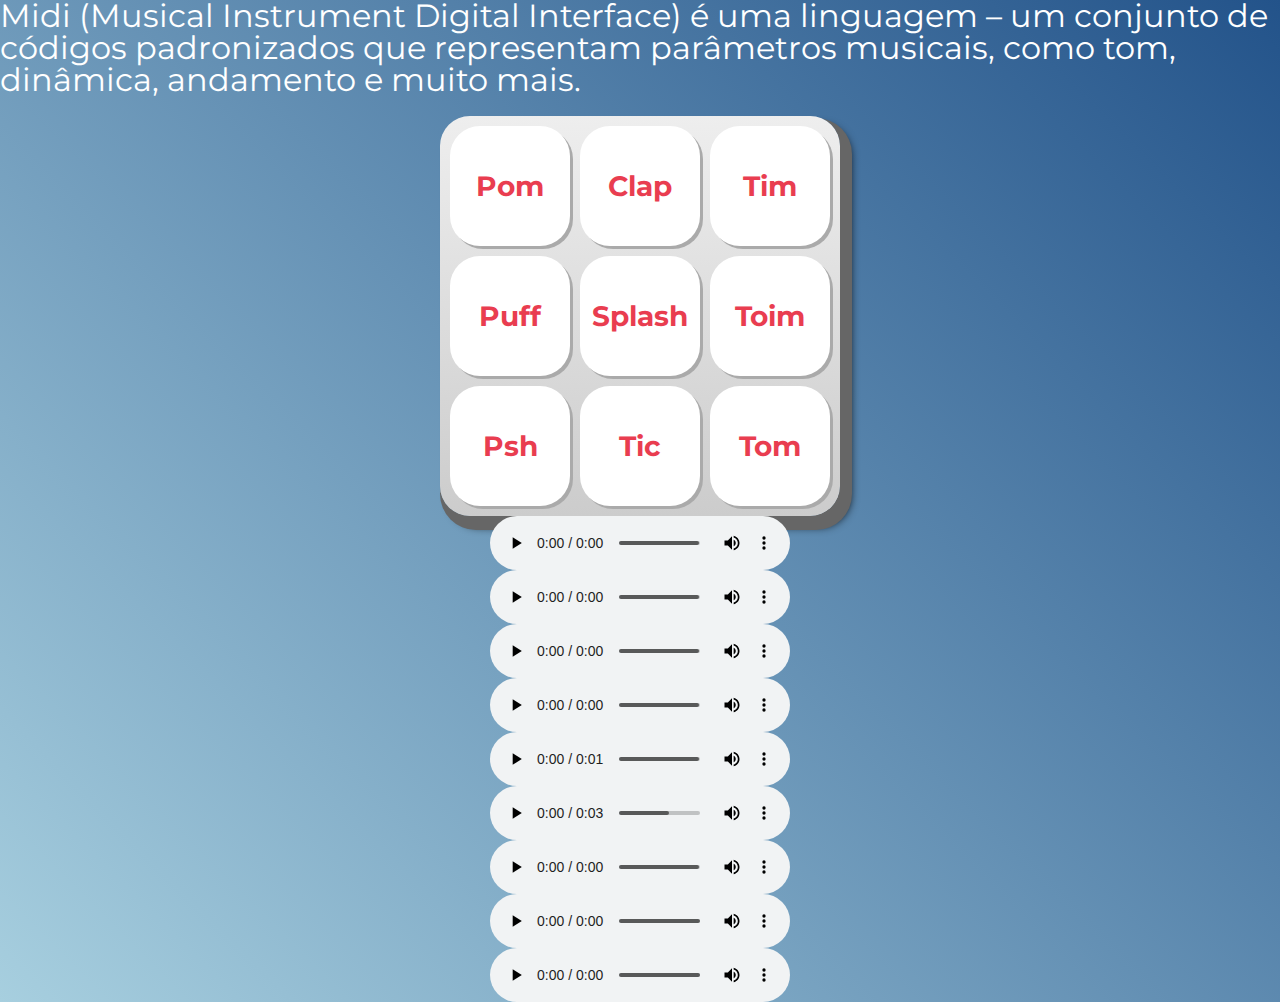
==== index.html @ c971d207 "chamando função" ====
<!DOCTYPE html>
<html lang="pt-BR">

<head>
  <meta charset="UTF-8">
  <meta http-equiv="X-UA-Compatible" content="IE=edge">
  <meta name="viewport" content="width=device-width, initial-scale=1.0">

  <title> MIDI</title>

  <link rel="preconnect" href="https://fonts.googleapis.com">
  <link rel="preconnect" href="https://fonts.gstatic.com" crossorigin>
  <link href="https://fonts.googleapis.com/css2?family=Montserrat:wght@500;600&display=swap" rel="stylesheet">

  <link rel="icon" type="image/png" href="images/bateria.png">
  <link rel="stylesheet" href="css/reset.css">
  <link rel="stylesheet" href="css/estilos.css">

</head>

<body>

  <h1>Midi (Musical Instrument Digital Interface) é uma linguagem – um conjunto de códigos padronizados que representam
    parâmetros musicais, como tom, dinâmica, andamento e muito mais.</h1>

  <section class="teclado">
    <button onclick="tocaSomPom()" class="tecla tecla_pom">Pom</button>
    <button onclick="alert('CLAP')" class="tecla tecla_clap">Clap</button>
    <button onclick="alert('TIM')" class="tecla tecla_tim">Tim</button>

    <button onclick="alert('PUFF')" class="tecla tecla_puff">Puff</button>
    <button onclick="alert('SPLASH')" class="tecla tecla_splash">Splash</button>
    <button onclick="alert('TOIM')" class="tecla tecla_toim">Toim</button>

    <button onclick="alert('PSH')" class="tecla tecla_psh">Psh</button>
    <button onclick="alert('TIC')" class="tecla tecla_tic">Tic</button>
    <button onclick="alert('TOM')" class="tecla tecla_tom">Tom</button>
  </section>

  <audio controls src="sounds/keyq.wav" id="som_tecla_pom"></audio>
  <audio controls src="sounds/keyw.wav" id="som_tecla_clap"></audio>
  <audio controls src="sounds/keye.wav" id="som_tecla_tim"></audio>
  <audio controls src="sounds/keya.wav" id="som_tecla_puff"></audio>
  <audio controls src="sounds/keys.wav" id="som_tecla_splash"></audio>
  <audio controls src="sounds/keyd.wav" id="som_tecla_toim"></audio>
  <audio controls src="sounds/keyz.wav" id="som_tecla_psh"></audio>
  <audio controls src="sounds/keyx.wav" id="som_tecla_tic"></audio>
  <audio controls src="sounds/keyc.wav" id="som_tecla_tom"></audio>

  <script src="main.js"></script>
</body>

</html>
---- css/estilos.css ----
:root {
  --cinza: #aaa;
  --vermelha: #e93d50;
  --vermelha-escura: #af303f;
  --branca: #fff;
  --luz: rgb(229, 255, 0);
}

body {
  align-items: center;
  background: linear-gradient(45deg, #a7cfdf 0%,#23538a 100%);
  display: flex;
  justify-content: center;
  flex-direction: column;
  font-family: 'Montserrat', sans-serif;
  min-height: 100vh;
}

h1 {
  color: var(--branca);
  margin-bottom: 20px;
  font-size: 2rem;
}

.teclado {
  background: linear-gradient(to bottom, #eeeeee 0%,#cccccc 100%);
  box-shadow: 6px 8px 0 6px #666, 10px 10px 10px #000;
  border-radius: 30px;
  display: grid;
  gap: 10px;
  grid-template-columns: repeat(3, 1fr);
  padding: 10px;
}

.tecla {
  background-color: var(--branca);
  border-radius: 30px;
  box-shadow: 3px 3px 0 var(--cinza);
  color: var(--vermelha);
  cursor: pointer;
  height: 120px;
  font-size: 1.75em;
  font-weight: bold;
  line-height: 120px;
  text-align: center;
  width: 120px;
}

.tecla.ativa,
.tecla:active {
  background-color: var(--vermelha);
  border: 4px solid  var(--vermelha);
  box-shadow: 3px 3px 0 var(--vermelha-escura) inset;
  color: var(--branca);
  outline: none;
}

.tecla.focus,
.tecla:focus {
  outline: none;
  box-shadow: 1px 1px 10px var(--luz);
}

.tecla.active:focus,
.tecla:active:focus {
  box-shadow: 3px 3px 0 var(--vermelha-escura) inset, 1px 1px 10px var(--luz);
}
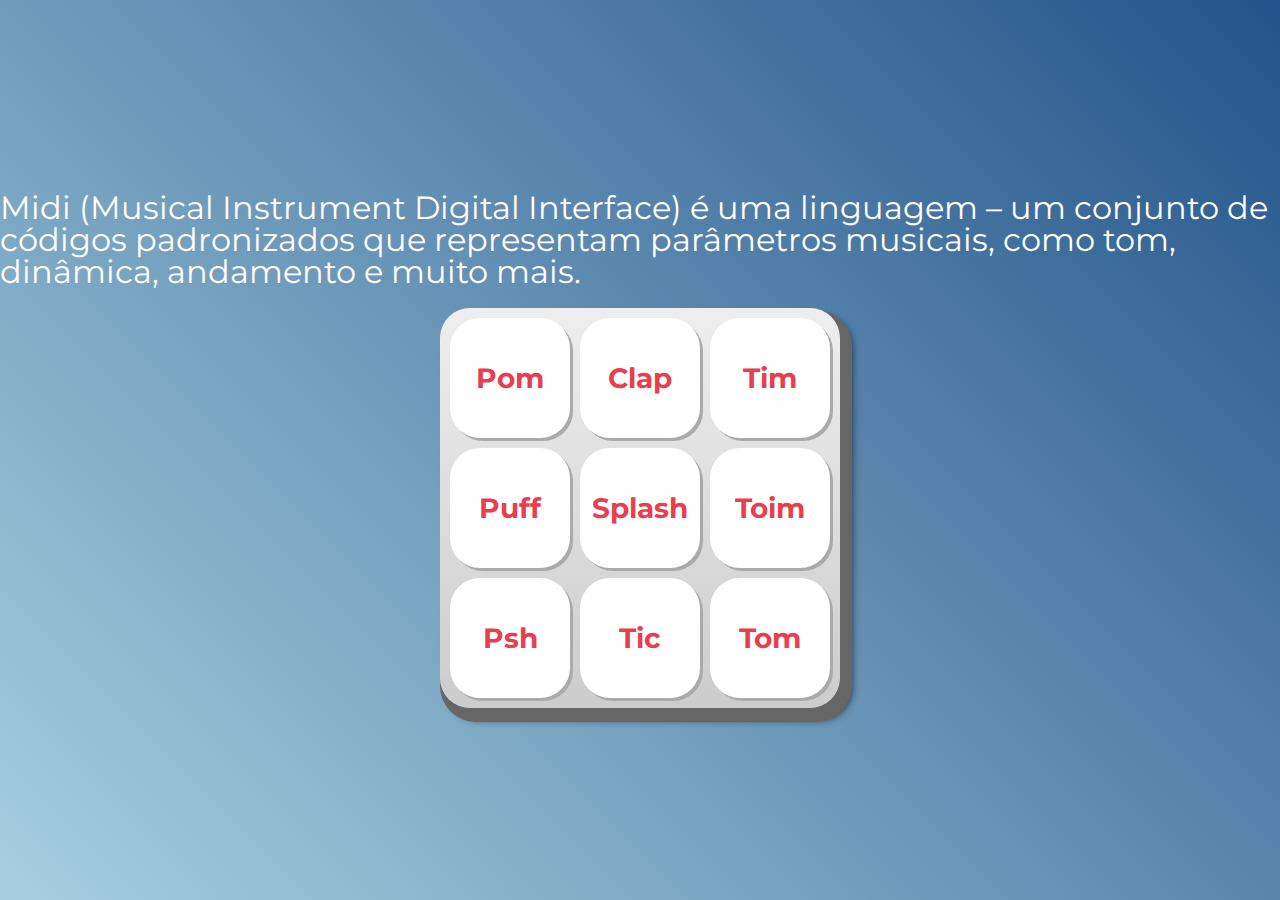
==== commit ad4b00c0: "retirando controls" ====
--- a/index.html
+++ b/index.html
@@ -37,15 +37,15 @@
     <button onclick="alert('TOM')" class="tecla tecla_tom">Tom</button>
   </section>
 
-  <audio controls src="sounds/keyq.wav" id="som_tecla_pom"></audio>
-  <audio controls src="sounds/keyw.wav" id="som_tecla_clap"></audio>
-  <audio controls src="sounds/keye.wav" id="som_tecla_tim"></audio>
-  <audio controls src="sounds/keya.wav" id="som_tecla_puff"></audio>
-  <audio controls src="sounds/keys.wav" id="som_tecla_splash"></audio>
-  <audio controls src="sounds/keyd.wav" id="som_tecla_toim"></audio>
-  <audio controls src="sounds/keyz.wav" id="som_tecla_psh"></audio>
-  <audio controls src="sounds/keyx.wav" id="som_tecla_tic"></audio>
-  <audio controls src="sounds/keyc.wav" id="som_tecla_tom"></audio>
+  <audio src="sounds/keyq.wav" id="som_tecla_pom"></audio>
+  <audio src="sounds/keyw.wav" id="som_tecla_clap"></audio>
+  <audio src="sounds/keye.wav" id="som_tecla_tim"></audio>
+  <audio src="sounds/keya.wav" id="som_tecla_puff"></audio>
+  <audio src="sounds/keys.wav" id="som_tecla_splash"></audio>
+  <audio src="sounds/keyd.wav" id="som_tecla_toim"></audio>
+  <audio src="sounds/keyz.wav" id="som_tecla_psh"></audio>
+  <audio src="sounds/keyx.wav" id="som_tecla_tic"></audio>
+  <audio src="sounds/keyc.wav" id="som_tecla_tom"></audio>
 
   <script src="main.js"></script>
 </body>
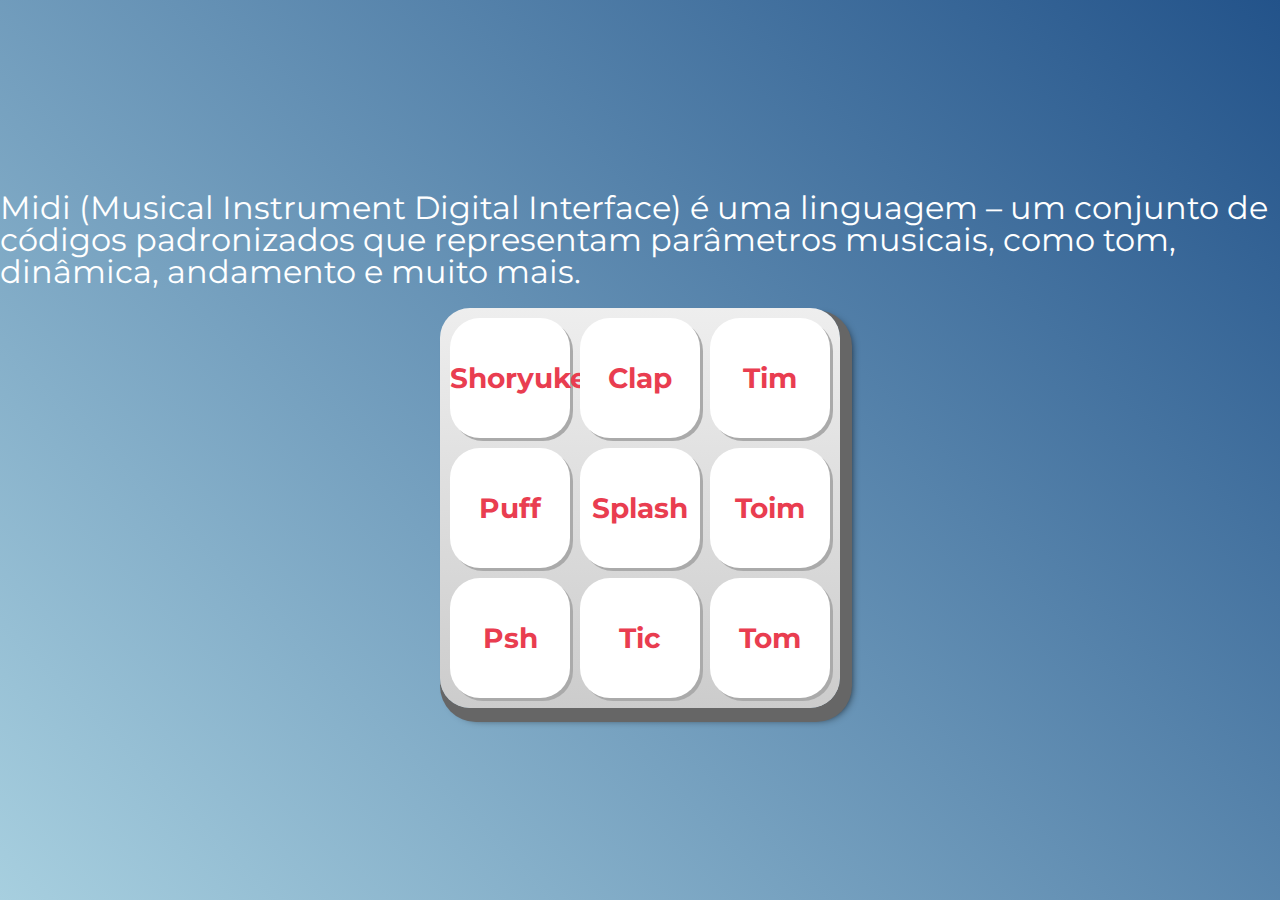
==== commit 643a096f: "shoryuken" ====
--- a/index.html
+++ b/index.html
@@ -24,20 +24,20 @@
     parâmetros musicais, como tom, dinâmica, andamento e muito mais.</h1>
 
   <section class="teclado">
-    <button onclick="tocaSomPom()" class="tecla tecla_pom">Pom</button>
-    <button onclick="alert('CLAP')" class="tecla tecla_clap">Clap</button>
-    <button onclick="alert('TIM')" class="tecla tecla_tim">Tim</button>
+    <button onclick="tocaSomPom()" class="tecla tecla_shoryuken">Shoryuken</button>
+    <button onclick="tocaSomClap()" class="tecla tecla_clap">Clap</button>
+    <button onclick="tocaSomTim()" class="tecla tecla_tim">Tim</button>
 
-    <button onclick="alert('PUFF')" class="tecla tecla_puff">Puff</button>
-    <button onclick="alert('SPLASH')" class="tecla tecla_splash">Splash</button>
-    <button onclick="alert('TOIM')" class="tecla tecla_toim">Toim</button>
+    <button onclick="tocaSomPuff()" class="tecla tecla_puff">Puff</button>
+    <button onclick="tocaSomSplash()" class="tecla tecla_splash">Splash</button>
+    <button onclick="tocaSomToim()" class="tecla tecla_toim">Toim</button>
 
-    <button onclick="alert('PSH')" class="tecla tecla_psh">Psh</button>
-    <button onclick="alert('TIC')" class="tecla tecla_tic">Tic</button>
-    <button onclick="alert('TOM')" class="tecla tecla_tom">Tom</button>
+    <button onclick="tocaSomPsh()" class="tecla tecla_psh">Psh</button>
+    <button onclick="tocaSomTic()" class="tecla tecla_tic">Tic</button>
+    <button onclick="tocaSomTom()" class="tecla tecla_tom">Tom</button>
   </section>
 
-  <audio src="sounds/keyq.wav" id="som_tecla_pom"></audio>
+  <audio src="sounds/shoryuken.mp3" id="som_tecla_shoryuken"></audio>
   <audio src="sounds/keyw.wav" id="som_tecla_clap"></audio>
   <audio src="sounds/keye.wav" id="som_tecla_tim"></audio>
   <audio src="sounds/keya.wav" id="som_tecla_puff"></audio>
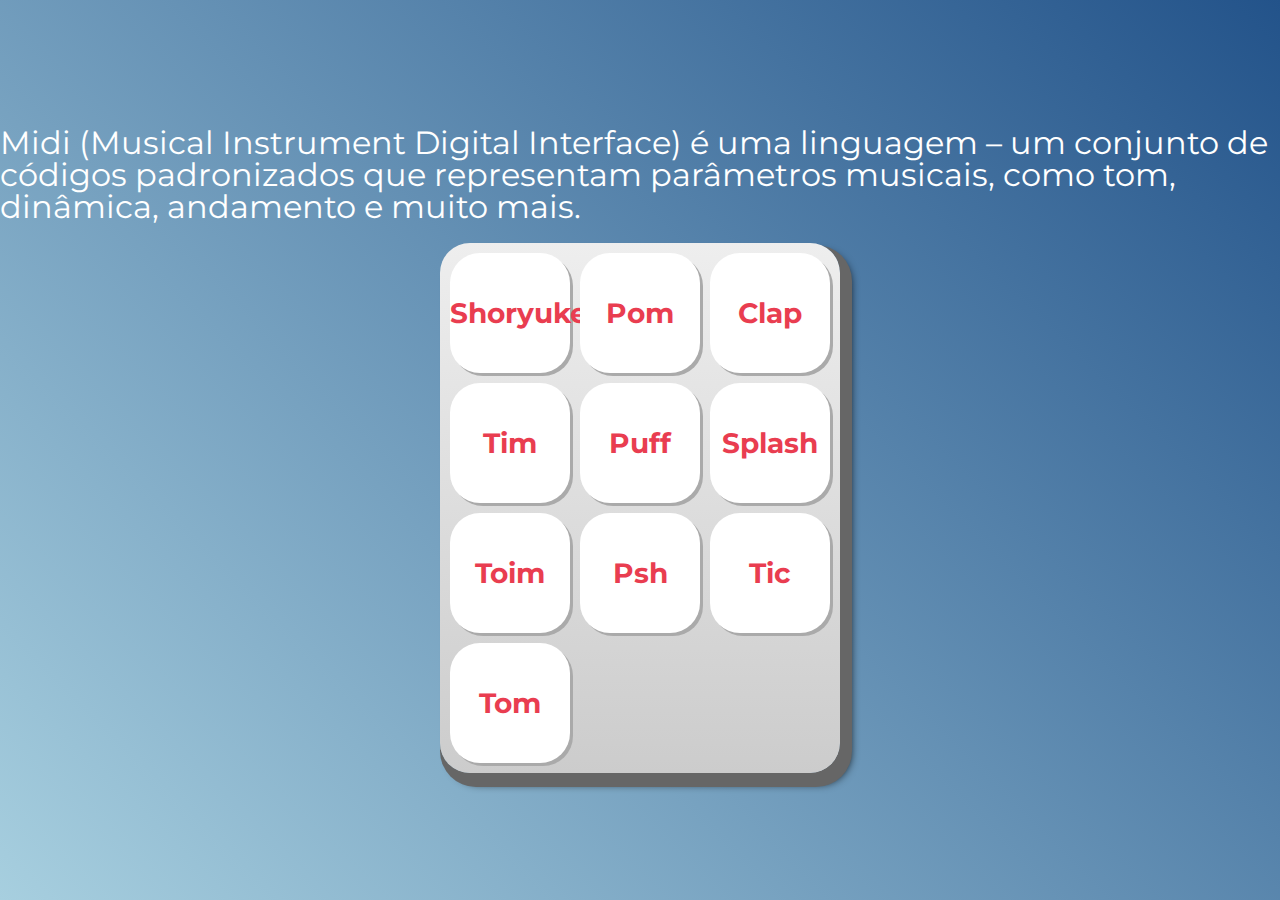
==== commit ac46a5be: "adicioannado mais um bottom" ====
--- a/index.html
+++ b/index.html
@@ -25,6 +25,7 @@
 
   <section class="teclado">
     <button onclick="tocaSomPom()" class="tecla tecla_shoryuken">Shoryuken</button>
+    <button onclick="tocaSomPom()" class="tecla tecla_pom">Pom</button>
     <button onclick="tocaSomClap()" class="tecla tecla_clap">Clap</button>
     <button onclick="tocaSomTim()" class="tecla tecla_tim">Tim</button>
 
@@ -38,6 +39,7 @@
   </section>
 
   <audio src="sounds/shoryuken.mp3" id="som_tecla_shoryuken"></audio>
+  <audio src="sounds/keyq.wav" id="som_tecla_pom"></audio>
   <audio src="sounds/keyw.wav" id="som_tecla_clap"></audio>
   <audio src="sounds/keye.wav" id="som_tecla_tim"></audio>
   <audio src="sounds/keya.wav" id="som_tecla_puff"></audio>
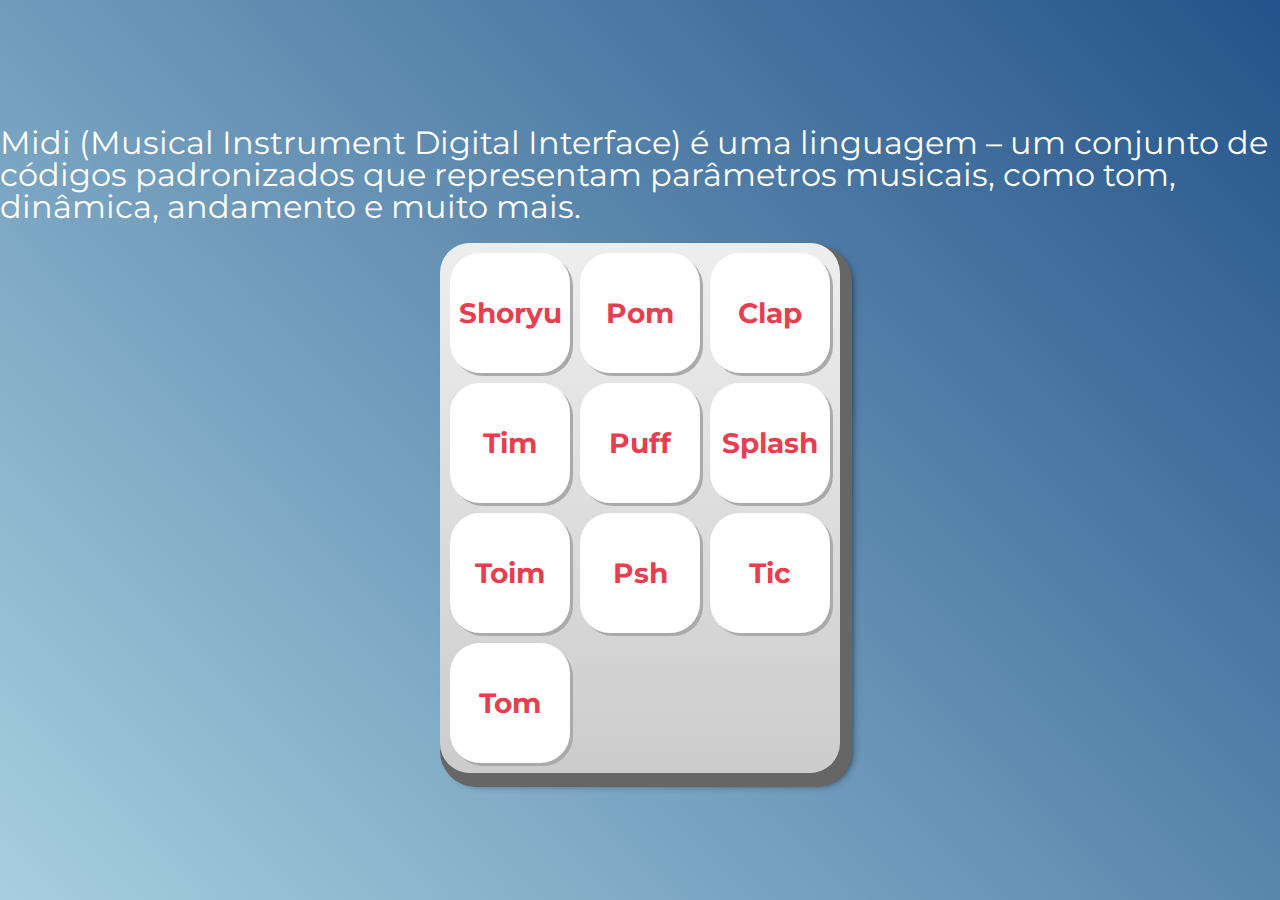
==== commit 23572330: ".." ====
--- a/index.html
+++ b/index.html
@@ -24,7 +24,7 @@
     parâmetros musicais, como tom, dinâmica, andamento e muito mais.</h1>
 
   <section class="teclado">
-    <button onclick="tocaSomPom()" class="tecla tecla_shoryuken">Shoryuken</button>
+    <button onclick="tocaSomPom()" class="tecla tecla_shoryuken">Shoryu</button>
     <button onclick="tocaSomPom()" class="tecla tecla_pom">Pom</button>
     <button onclick="tocaSomClap()" class="tecla tecla_clap">Clap</button>
     <button onclick="tocaSomTim()" class="tecla tecla_tim">Tim</button>
